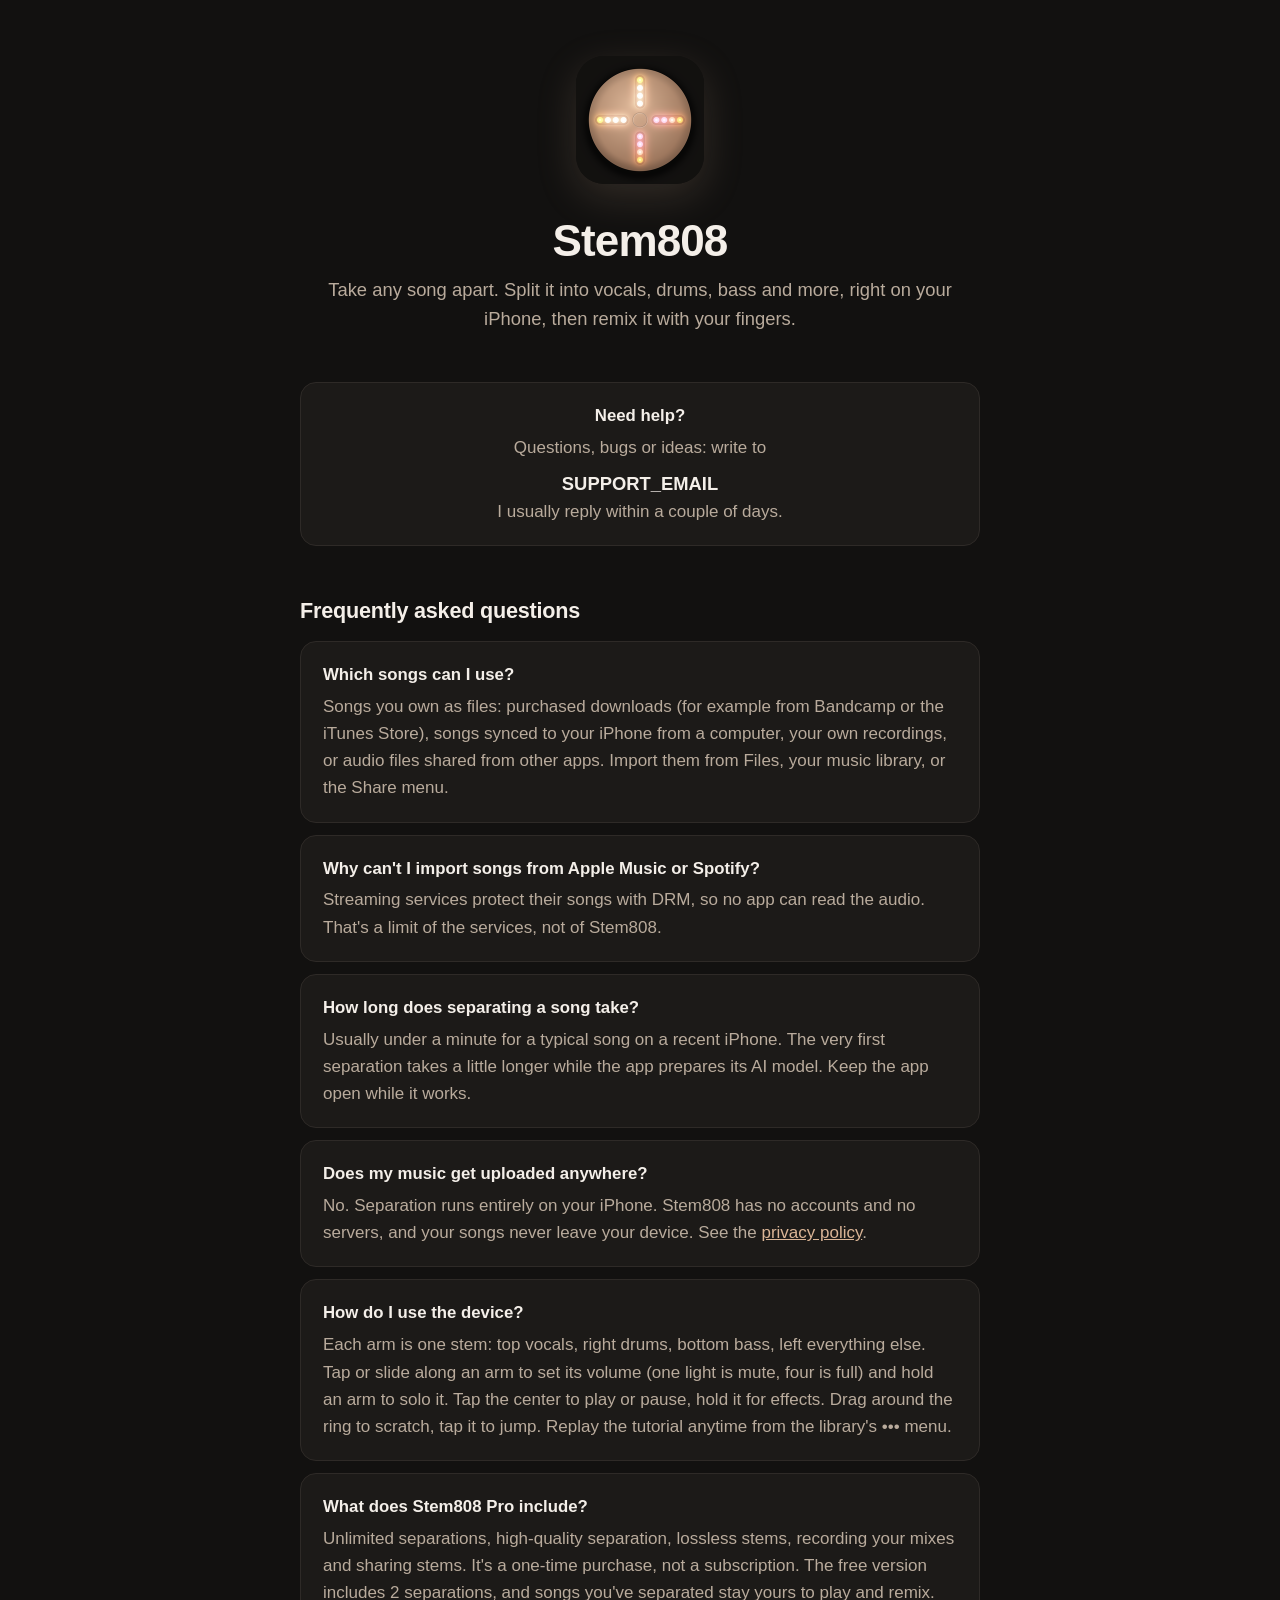
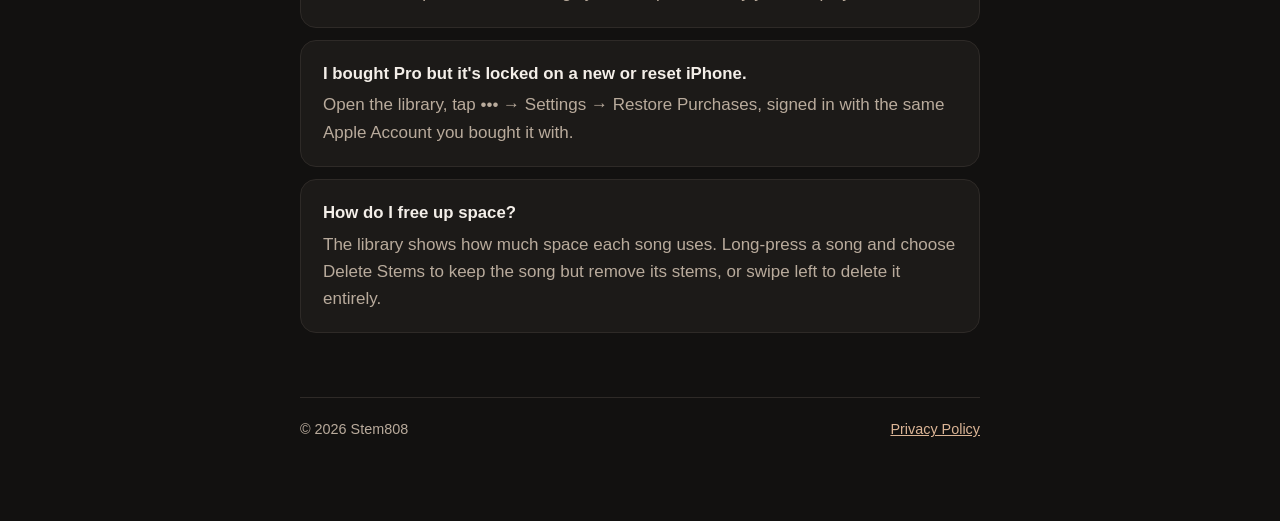
==== index.html @ dbedbec9 "Stem808 support and privacy pages Co-Authored-By: Claude Opus 5.5 <noreply@anthropic.com>" ====
<!doctype html>
<html lang="en">
<head>
  <meta charset="utf-8">
  <meta name="viewport" content="width=device-width, initial-scale=1">
  <title>Stem808 Support</title>
  <meta name="description" content="Stem808 splits any song into vocals, drums, bass and more, right on your iPhone. Help, FAQ and contact.">
  <link rel="icon" href="icon.png">
  <link rel="stylesheet" href="style.css">
</head>
<body>
<main>
  <header class="hero">
    <img src="icon.png" alt="Stem808 app icon">
    <h1>Stem808</h1>
    <p class="tagline">Take any song apart. Split it into vocals, drums, bass and more, right on your iPhone, then remix it with your fingers.</p>
  </header>

  <section class="contact card">
    <h3>Need help?</h3>
    <p>Questions, bugs or ideas: write to</p>
    <span class="email">SUPPORT_EMAIL</span>
    <p>I usually reply within a couple of days.</p>
  </section>

  <h2>Frequently asked questions</h2>

  <div class="card">
    <h3>Which songs can I use?</h3>
    <p>Songs you own as files: purchased downloads (for example from Bandcamp or the iTunes Store), songs synced to your iPhone from a computer, your own recordings, or audio files shared from other apps. Import them from Files, your music library, or the Share menu.</p>
  </div>

  <div class="card">
    <h3>Why can't I import songs from Apple Music or Spotify?</h3>
    <p>Streaming services protect their songs with DRM, so no app can read the audio. That's a limit of the services, not of Stem808.</p>
  </div>

  <div class="card">
    <h3>How long does separating a song take?</h3>
    <p>Usually under a minute for a typical song on a recent iPhone. The very first separation takes a little longer while the app prepares its AI model. Keep the app open while it works.</p>
  </div>

  <div class="card">
    <h3>Does my music get uploaded anywhere?</h3>
    <p>No. Separation runs entirely on your iPhone. Stem808 has no accounts and no servers, and your songs never leave your device. See the <a href="privacy/">privacy policy</a>.</p>
  </div>

  <div class="card">
    <h3>How do I use the device?</h3>
    <p>Each arm is one stem: top vocals, right drums, bottom bass, left everything else. Tap or slide along an arm to set its volume (one light is mute, four is full) and hold an arm to solo it. Tap the center to play or pause, hold it for effects. Drag around the ring to scratch, tap it to jump. Replay the tutorial anytime from the library's ••• menu.</p>
  </div>

  <div class="card">
    <h3>What does Stem808 Pro include?</h3>
    <p>Unlimited separations, high-quality separation, lossless stems, recording your mixes and sharing stems. It's a one-time purchase, not a subscription. The free version includes 2 separations, and songs you've separated stay yours to play and remix.</p>
  </div>

  <div class="card">
    <h3>I bought Pro but it's locked on a new or reset iPhone.</h3>
    <p>Open the library, tap ••• → Settings → Restore Purchases, signed in with the same Apple Account you bought it with.</p>
  </div>

  <div class="card">
    <h3>How do I free up space?</h3>
    <p>The library shows how much space each song uses. Long-press a song and choose Delete Stems to keep the song but remove its stems, or swipe left to delete it entirely.</p>
  </div>

  <footer>
    <span>© 2026 Stem808</span>
    <a href="privacy/">Privacy Policy</a>
  </footer>
</main>
</body>
</html>
---- style.css ----
:root {
  --bg: #121110;
  --surface: #1c1a18;
  --border: #2e2a27;
  --text: #f4efe9;
  --muted: #b9ab9c;
  --accent: #dbb596;
  --skin: #c9a58a;
  color-scheme: dark;
}

* { box-sizing: border-box; }

body {
  margin: 0;
  background: var(--bg);
  color: var(--text);
  font: 17px/1.6 -apple-system, BlinkMacSystemFont, "Inter", "Segoe UI", Roboto, sans-serif;
  -webkit-font-smoothing: antialiased;
}

main {
  max-width: 720px;
  margin: 0 auto;
  padding: 56px 20px 80px;
}

a { color: var(--accent); }

header.hero {
  text-align: center;
  margin-bottom: 48px;
}

header.hero img {
  width: 128px;
  height: 128px;
  border-radius: 28px;
  box-shadow: 0 12px 40px rgba(201, 165, 138, 0.18);
}

h1 {
  font-size: clamp(2rem, 6vw, 2.75rem);
  line-height: 1.15;
  margin: 24px 0 8px;
  letter-spacing: -0.02em;
}

h2 {
  font-size: 1.35rem;
  margin: 48px 0 12px;
  letter-spacing: -0.01em;
}

h3 {
  font-size: 1.05rem;
  margin: 0 0 4px;
}

.tagline {
  color: var(--muted);
  font-size: 1.15rem;
  margin: 0;
}

.card {
  background: var(--surface);
  border: 1px solid var(--border);
  border-radius: 16px;
  padding: 20px 22px;
  margin: 12px 0;
}

.card p { margin: 0; color: var(--muted); }

.contact {
  text-align: center;
}

.contact .email {
  display: inline-block;
  margin-top: 8px;
  font-size: 1.15rem;
  font-weight: 600;
  user-select: all;
}

.legal p, .legal li { color: var(--muted); }
.legal li { margin: 6px 0; }
.legal strong { color: var(--text); }

footer {
  margin-top: 64px;
  padding-top: 20px;
  border-top: 1px solid var(--border);
  color: var(--muted);
  font-size: 0.9rem;
  display: flex;
  flex-wrap: wrap;
  gap: 8px 20px;
  justify-content: space-between;
}
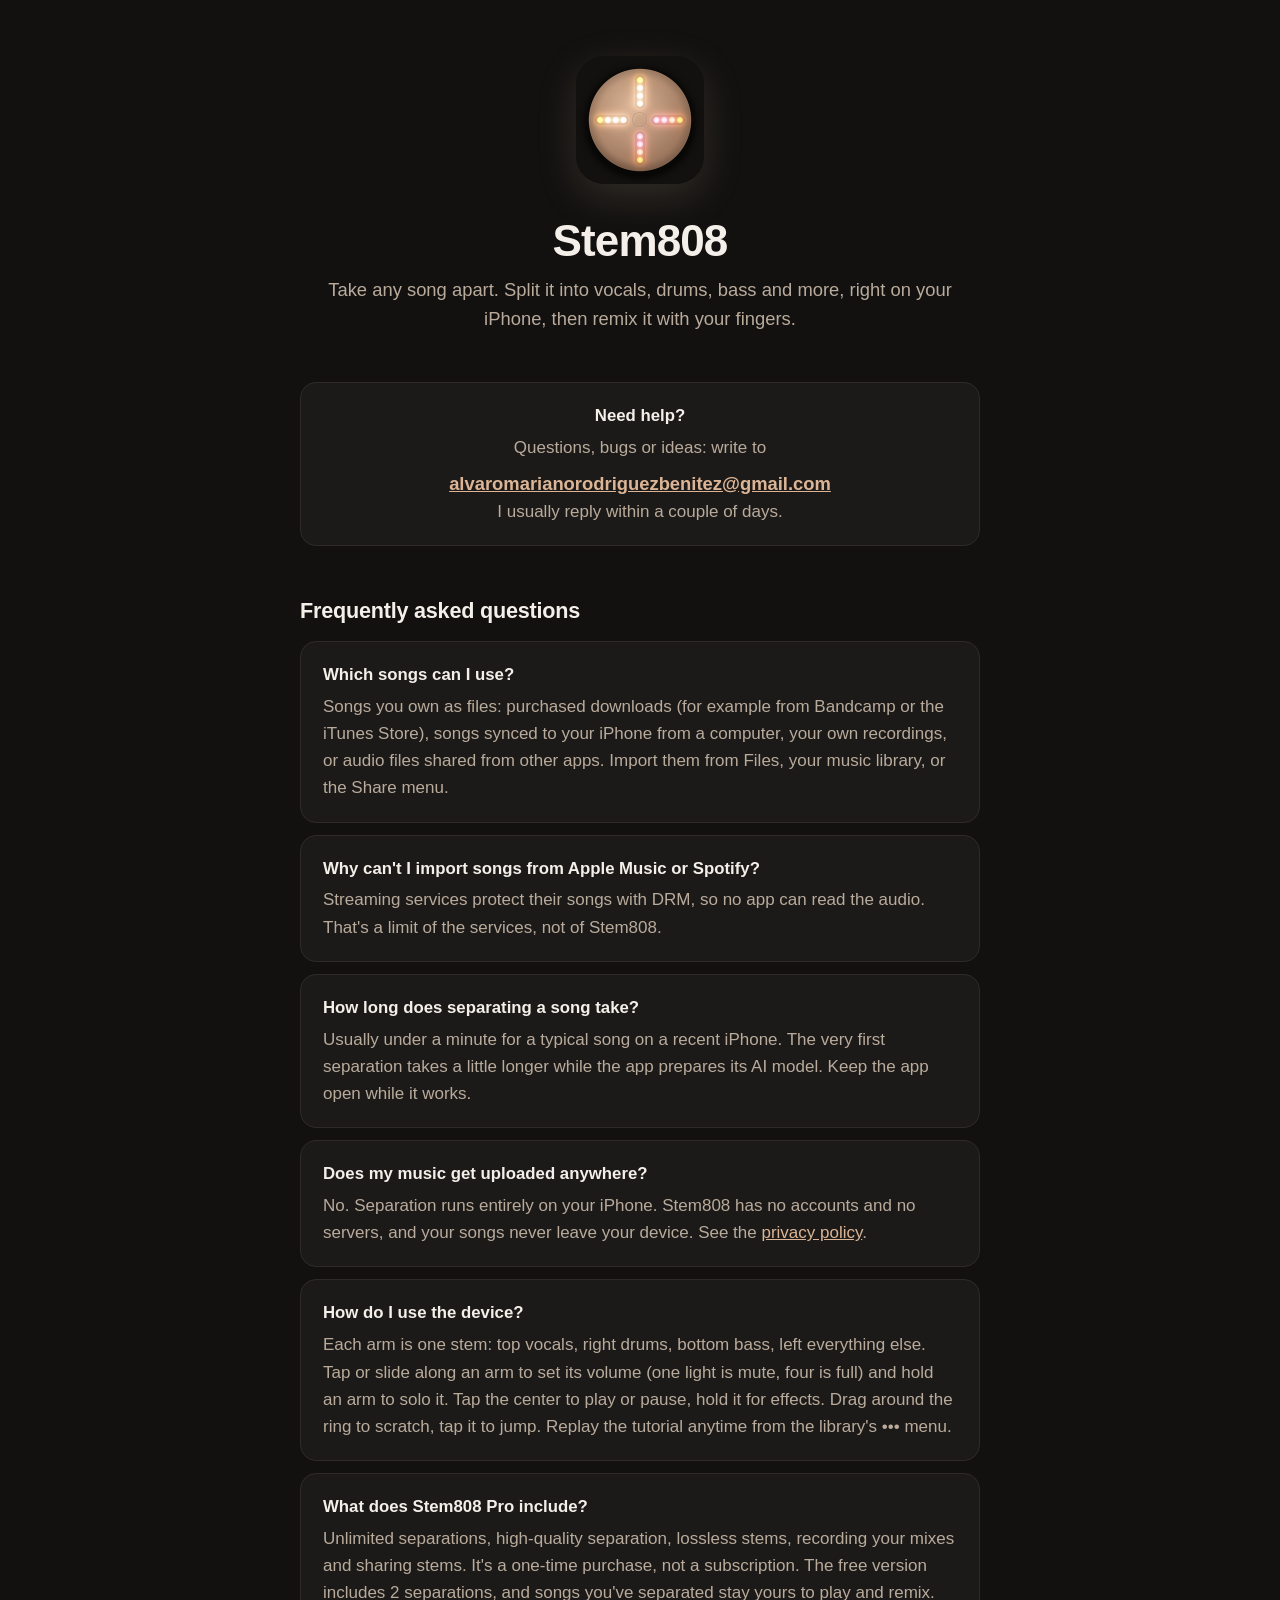
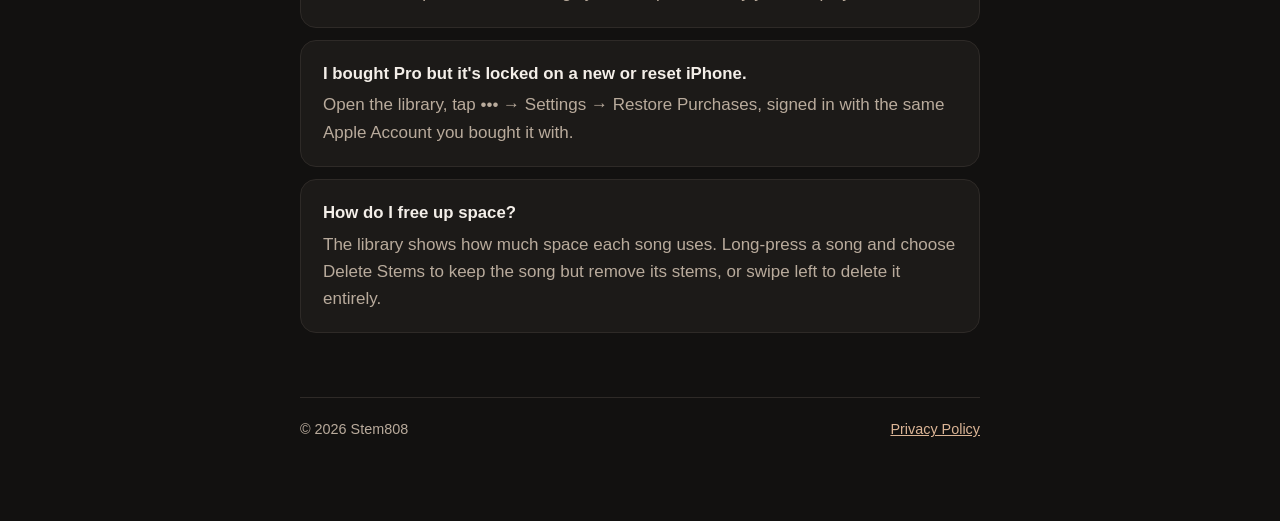
==== commit cd5b0ed5: "Add the support email Co-Authored-By: Claude Opus 5.5 <noreply@anthropic.com>" ====
--- a/index.html
+++ b/index.html
@@ -19,7 +19,7 @@
   <section class="contact card">
     <h3>Need help?</h3>
     <p>Questions, bugs or ideas: write to</p>
-    <span class="email">SUPPORT_EMAIL</span>
+    <a class="email" href="mailto:alvaromarianorodriguezbenitez@gmail.com">alvaromarianorodriguezbenitez@gmail.com</a>
     <p>I usually reply within a couple of days.</p>
   </section>
 
